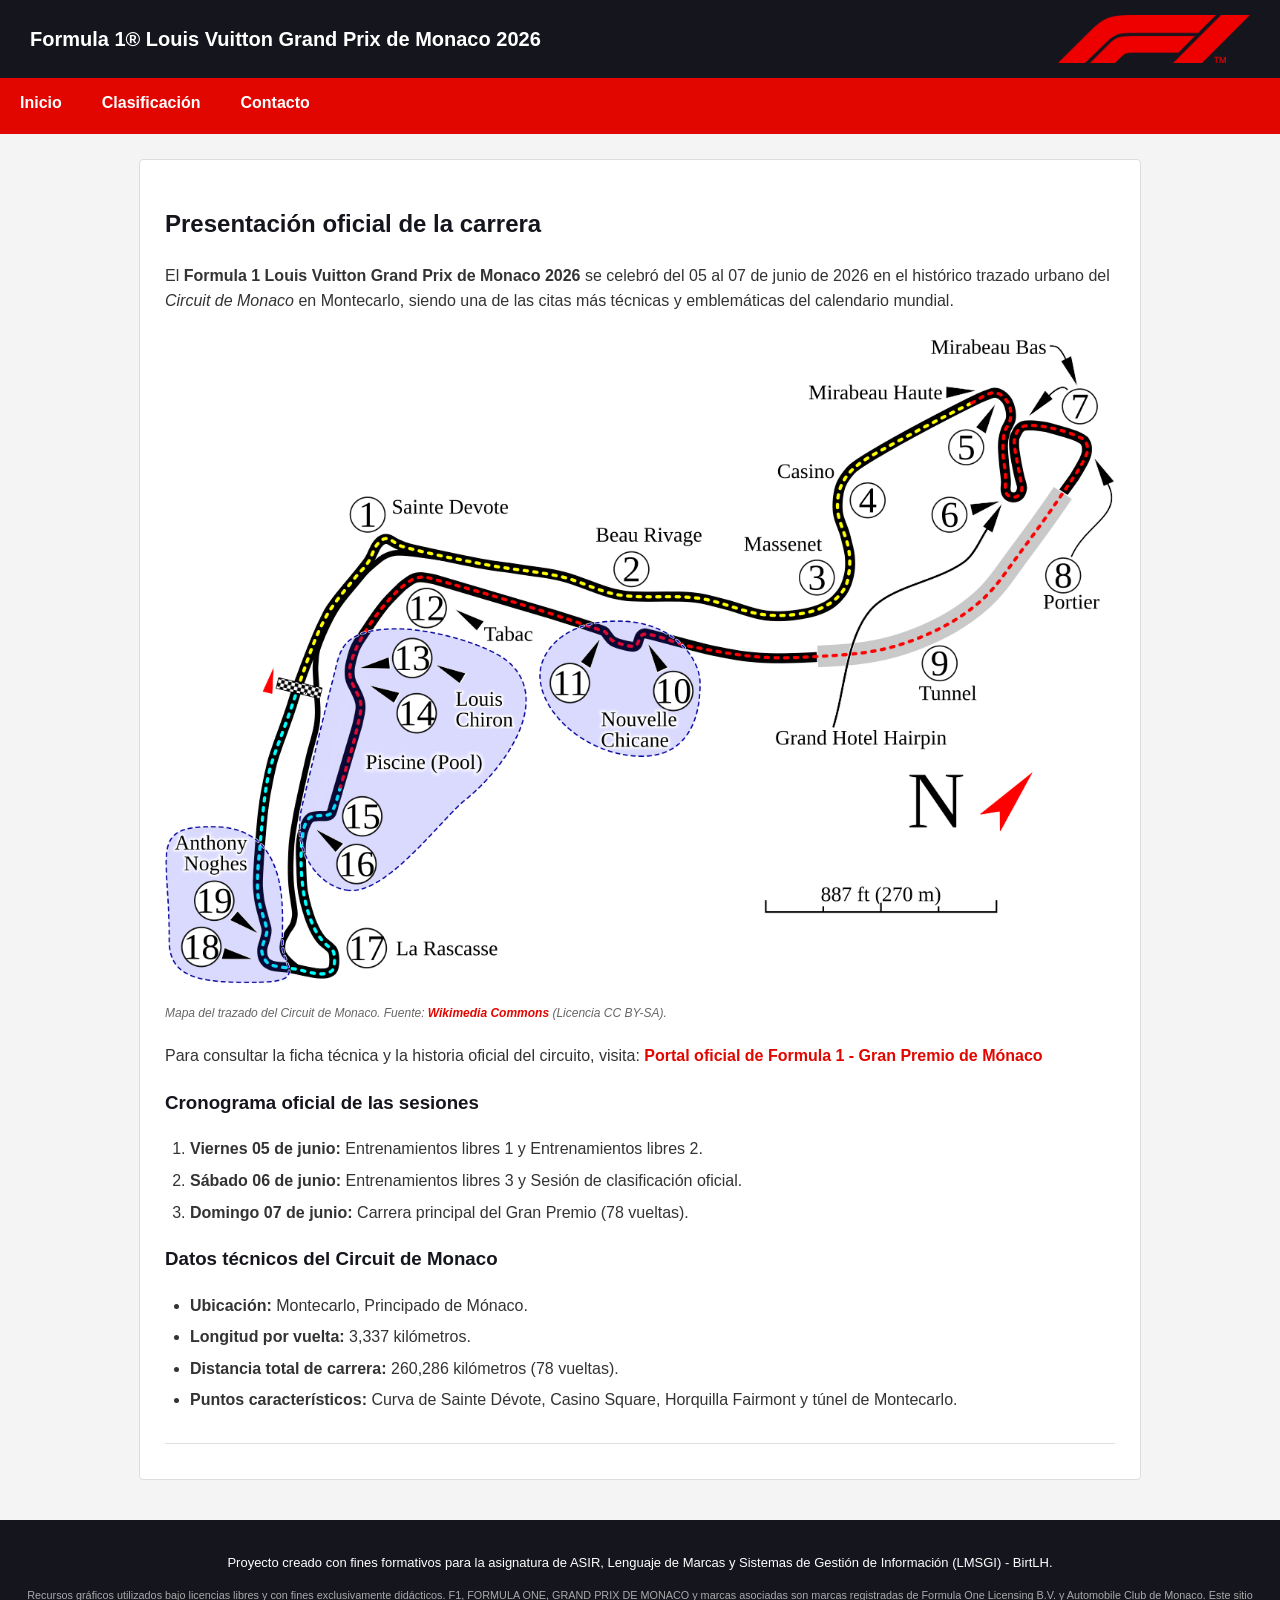
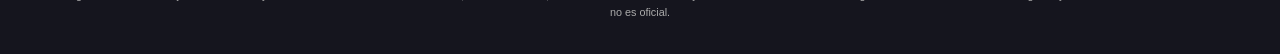
==== index.html @ 660be7d1 "Add files via upload" ====
<!DOCTYPE html>
<html lang="es">
<head>
    <!-- Metadatos, título y hoja de estilos de la presentación del GP de Mónaco -->
    <meta charset="UTF-8">
    <meta name="viewport" content="width=device-width, initial-scale=1.0">
    <title>GP de Mónaco 2026 - Inicio</title>
    <link rel="stylesheet" href="estilos/estilos.css">
</head>
<body>
    <!-- Cabecera principal con identificación del evento y logotipo enlazado -->
    <header>
        <h1>Formula 1® Louis Vuitton Grand Prix de Monaco 2026</h1>
        <a href="index.html">
            <img src="imagenes/f1logo.png" height="50" alt="Logotipo oficial de Formula 1">
        </a>
    </header>
 
    <!-- Menú de navegación principal -->
    <nav>
        <ul>
            <li><a href="index.html" target="_self" title="Inicio: Gran Premio de Mónaco">Inicio</a></li>
            <li><a href="clasificacion.html" target="_self" title="Resultados oficiales de la carrera">Clasificación</a></li>
            <li><a href="contacto.html" target="_self" title="Formulario de atención y soporte">Contacto</a></li>
        </ul>
    </nav>
 
    <!-- Contenido principal: ficha técnica, horarios y mapa -->
    <main>
        <h2>Presentación oficial de la carrera</h2>
        <p>El <strong>Formula 1 Louis Vuitton Grand Prix de Monaco 2026</strong> se celebró del 05 al 07 de junio de 2026 en el histórico trazado urbano del <em>Circuit de Monaco</em> en Montecarlo, siendo una de las citas más técnicas y emblemáticas del calendario mundial.</p>
 
        <!-- Imagen -->
        <figure>
          <img src="imagenes/circuito.png" alt="Mapa del Circuito de Mónaco" height="230">
          <figcaption>Mapa del trazado del Circuit de Monaco. Fuente: <a href="https://es.wikipedia.org/wiki/Gran_Premio_de_M%C3%B3naco#/media/Archivo:Monte_Carlo_Formula_1_track_map.svg" target="_blank" rel="noopener noreferrer">Wikimedia Commons</a> (Licencia CC BY-SA).</figcaption>
        </figure>
 
        <!-- Enlace externo -->
        <p>Para consultar la ficha técnica y la historia oficial del circuito, visita: 
            <a href="https://www.formula1.com/en/racing/2026/monaco" target="_blank" rel="noopener noreferrer" title="Página oficial del circuito GP de Mónaco">Portal oficial de Formula 1 - Gran Premio de Mónaco</a>
        </p>
 
        <!-- Lista ordenada -->
        <h3>Cronograma oficial de las sesiones</h3>
        <ol>
            <li><strong>Viernes 05 de junio:</strong> Entrenamientos libres 1 y Entrenamientos libres 2.</li>
            <li><strong>Sábado 06 de junio:</strong> Entrenamientos libres 3 y Sesión de clasificación oficial.</li>
            <li><strong>Domingo 07 de junio:</strong> Carrera principal del Gran Premio (78 vueltas).</li>
        </ol>
 
        <!-- Lista desordenada -->
        <h3>Datos técnicos del Circuit de Monaco</h3>
        <ul>
            <li><strong>Ubicación:</strong> Montecarlo, Principado de Mónaco.</li>
            <li><strong>Longitud por vuelta:</strong> 3,337 kilómetros.</li>
            <li><strong>Distancia total de carrera:</strong> 260,286 kilómetros (78 vueltas).</li>
            <li><strong>Puntos característicos:</strong> Curva de Sainte Dévote, Casino Square, Horquilla Fairmont y túnel de Montecarlo.</li>
        </ul>
        <hr>
    </main>
 
    <!-- Pie de página con créditos académicos, licencia y descargo legal -->
    <footer>
        <p>Proyecto creado con fines formativos para la asignatura de ASIR, Lenguaje de Marcas y Sistemas de Gestión de Información (LMSGI) - BirtLH.</p>
        <p><small>Recursos gráficos utilizados bajo licencias libres y con fines exclusivamente didácticos. F1, FORMULA ONE, GRAND PRIX DE MONACO y marcas asociadas son marcas registradas de Formula One Licensing B.V. y Automobile Club de Monaco. Este sitio no es oficial.</small></p>
    </footer>
</body>
</html>
---- estilos/estilos.css ----
/* Configuración general */
body {
    font-family: Arial, sans-serif;
    margin: 0;
    padding: 0;
    background-color: #f4f4f4;
    color: #333333;
    line-height: 1.6;
}

/* Cabecera */
header {
    background-color: #15151e;
    color: #ffffff;
    padding: 15px 30px;
    display: flex;
    justify-content: space-between;
    align-items: center;
}

header h1 {
    margin: 0;
    font-size: 20px;
}

header img {
    height: 48px;
    display: block;
}

/* Menú de navegación */
nav {
    background-color: #e10600;
}

nav ul {
    list-style: none;
    margin: 0;
    padding: 0;
    display: flex;
}

nav li a {
    display: block;
    color: #ffffff;
    text-decoration: none;
    padding: 12px 20px;
    font-weight: bold;
}

nav li a:hover {
    background-color: #b30500;
}

/* Contenido principal */
main {
    max-width: 950px;
    margin: 25px auto;
    padding: 25px;
    background-color: #ffffff;
    border: 1px solid #dddddd;
    border-radius: 4px;
}

h2, h3 {
    color: #15151e;
}

main a {
    color: #e10600;
    text-decoration: none;
    font-weight: bold;
}

main a:hover {
    text-decoration: underline;
}

/* Figuras e imágenes con pie de foto */
figure {
    margin: 20px 0;
    padding: 0;
}

figure img {
    max-width: 100%;
    height: auto;
    display: block;
    border-radius: 4px;
}

figcaption {
    font-size: 12px;
    color: #666666;
    margin-top: 6px;
    font-style: italic;
}

/* Listas */
ol, ul {
    padding-left: 25px;
}

li {
    margin-bottom: 6px;
}

/* Tabla de clasificación */
.tabla-clasificacion {
    width: 100%;
    border-collapse: collapse;
    margin: 20px 0;
    font-size: 14px;
}

.tabla-clasificacion caption {
    font-weight: bold;
    margin-bottom: 8px;
    text-align: left;
    color: #15151e;
}

.tabla-clasificacion th,
.tabla-clasificacion td {
    border: 1px solid #cccccc;
    padding: 8px 12px;
    text-align: left;
}

.tabla-clasificacion thead tr {
    background-color: #15151e;
    color: #ffffff;
}

.tabla-clasificacion tbody tr:nth-child(even) {
    background-color: #f9f9f9;
}

/* Formulario alineado */
.formulario-contacto fieldset {
    max-width: 520px;
    padding: 20px;
    border: 1px solid #cccccc;
    border-radius: 5px;
}

.formulario-contacto legend {
    font-weight: bold;
    padding: 0 6px;
}

.formulario-contacto .campo {
    display: flex;
    flex-direction: column;
    margin-bottom: 14px;
}

.formulario-contacto label {
    font-weight: bold;
    margin-bottom: 5px;
    font-size: 14px;
}

.formulario-contacto input,
.formulario-contacto select,
.formulario-contacto textarea {
    padding: 8px;
    border: 1px solid #cccccc;
    border-radius: 4px;
    font-family: inherit;
    font-size: 14px;
    width: 100%;
    box-sizing: border-box;
}

.formulario-contacto .botones {
    display: flex;
    gap: 10px;
    margin-top: 10px;
}

.formulario-contacto button {
    background-color: #e10600;
    color: #ffffff;
    border: none;
    padding: 9px 16px;
    border-radius: 4px;
    font-size: 14px;
    cursor: pointer;
}

.formulario-contacto button:hover {
    background-color: #b30500;
}

/* Separador horizontal */
hr {
    border: 0;
    border-top: 1px solid #e0e0e0;
    margin: 30px 0 10px 0;
}

/* Pie de página */
footer {
    background-color: #15151e;
    color: #ffffff;
    text-align: center;
    padding: 20px;
    margin-top: 40px;
    font-size: 13px;
}

footer small {
    color: #aaaaaa;
    display: block;
    margin-top: 8px;
}
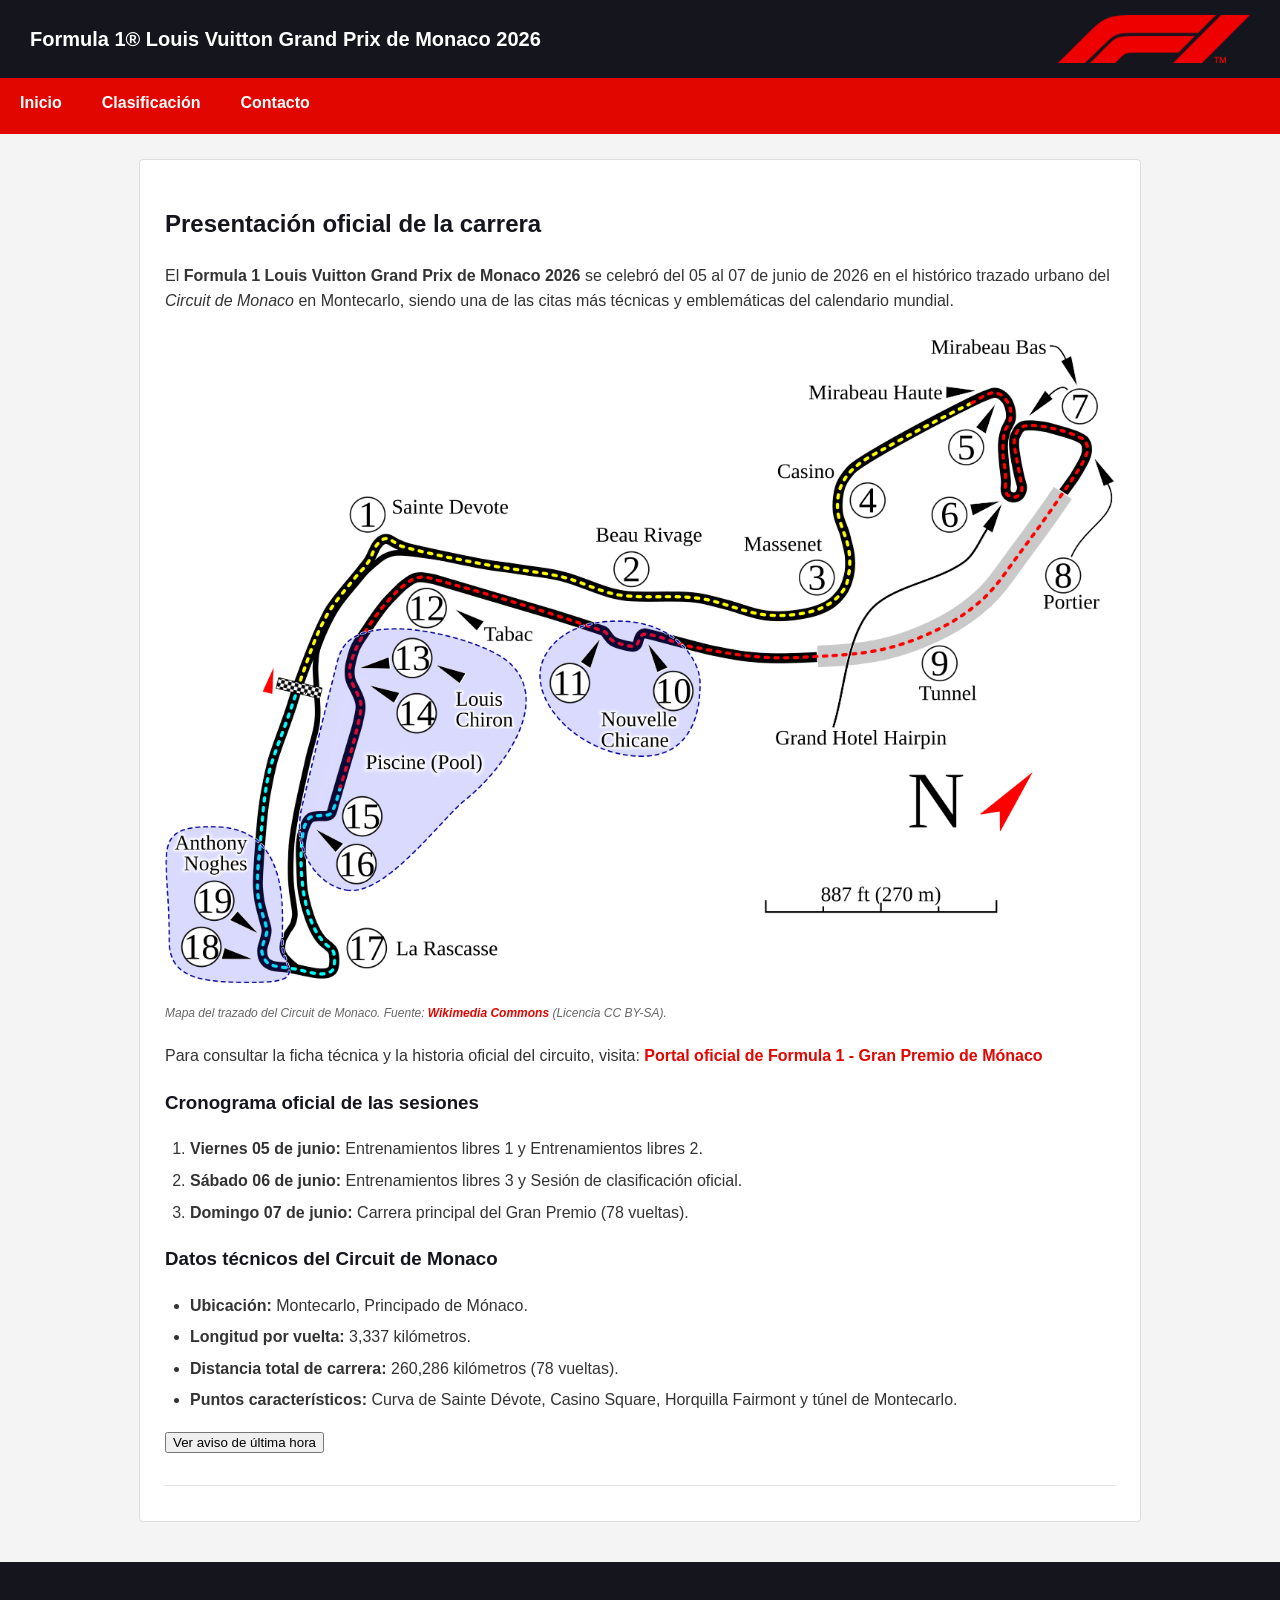
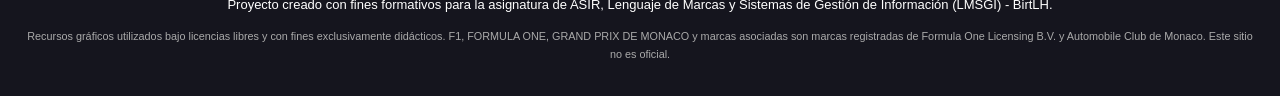
==== commit 94c2d265: "Add files via upload" ====
--- a/index.html
+++ b/index.html
@@ -57,6 +57,7 @@
             <li><strong>Distancia total de carrera:</strong> 260,286 kilómetros (78 vueltas).</li>
             <li><strong>Puntos característicos:</strong> Curva de Sainte Dévote, Casino Square, Horquilla Fairmont y túnel de Montecarlo.</li>
         </ul>
+        <button type="button" onclick="avisarNoticia()">Ver aviso de última hora</button>
         <hr>
     </main>
  
@@ -65,5 +66,6 @@
         <p>Proyecto creado con fines formativos para la asignatura de ASIR, Lenguaje de Marcas y Sistemas de Gestión de Información (LMSGI) - BirtLH.</p>
         <p><small>Recursos gráficos utilizados bajo licencias libres y con fines exclusivamente didácticos. F1, FORMULA ONE, GRAND PRIX DE MONACO y marcas asociadas son marcas registradas de Formula One Licensing B.V. y Automobile Club de Monaco. Este sitio no es oficial.</small></p>
     </footer>
+    <script src="funciones/funciones.js"></script>
 </body>
 </html>
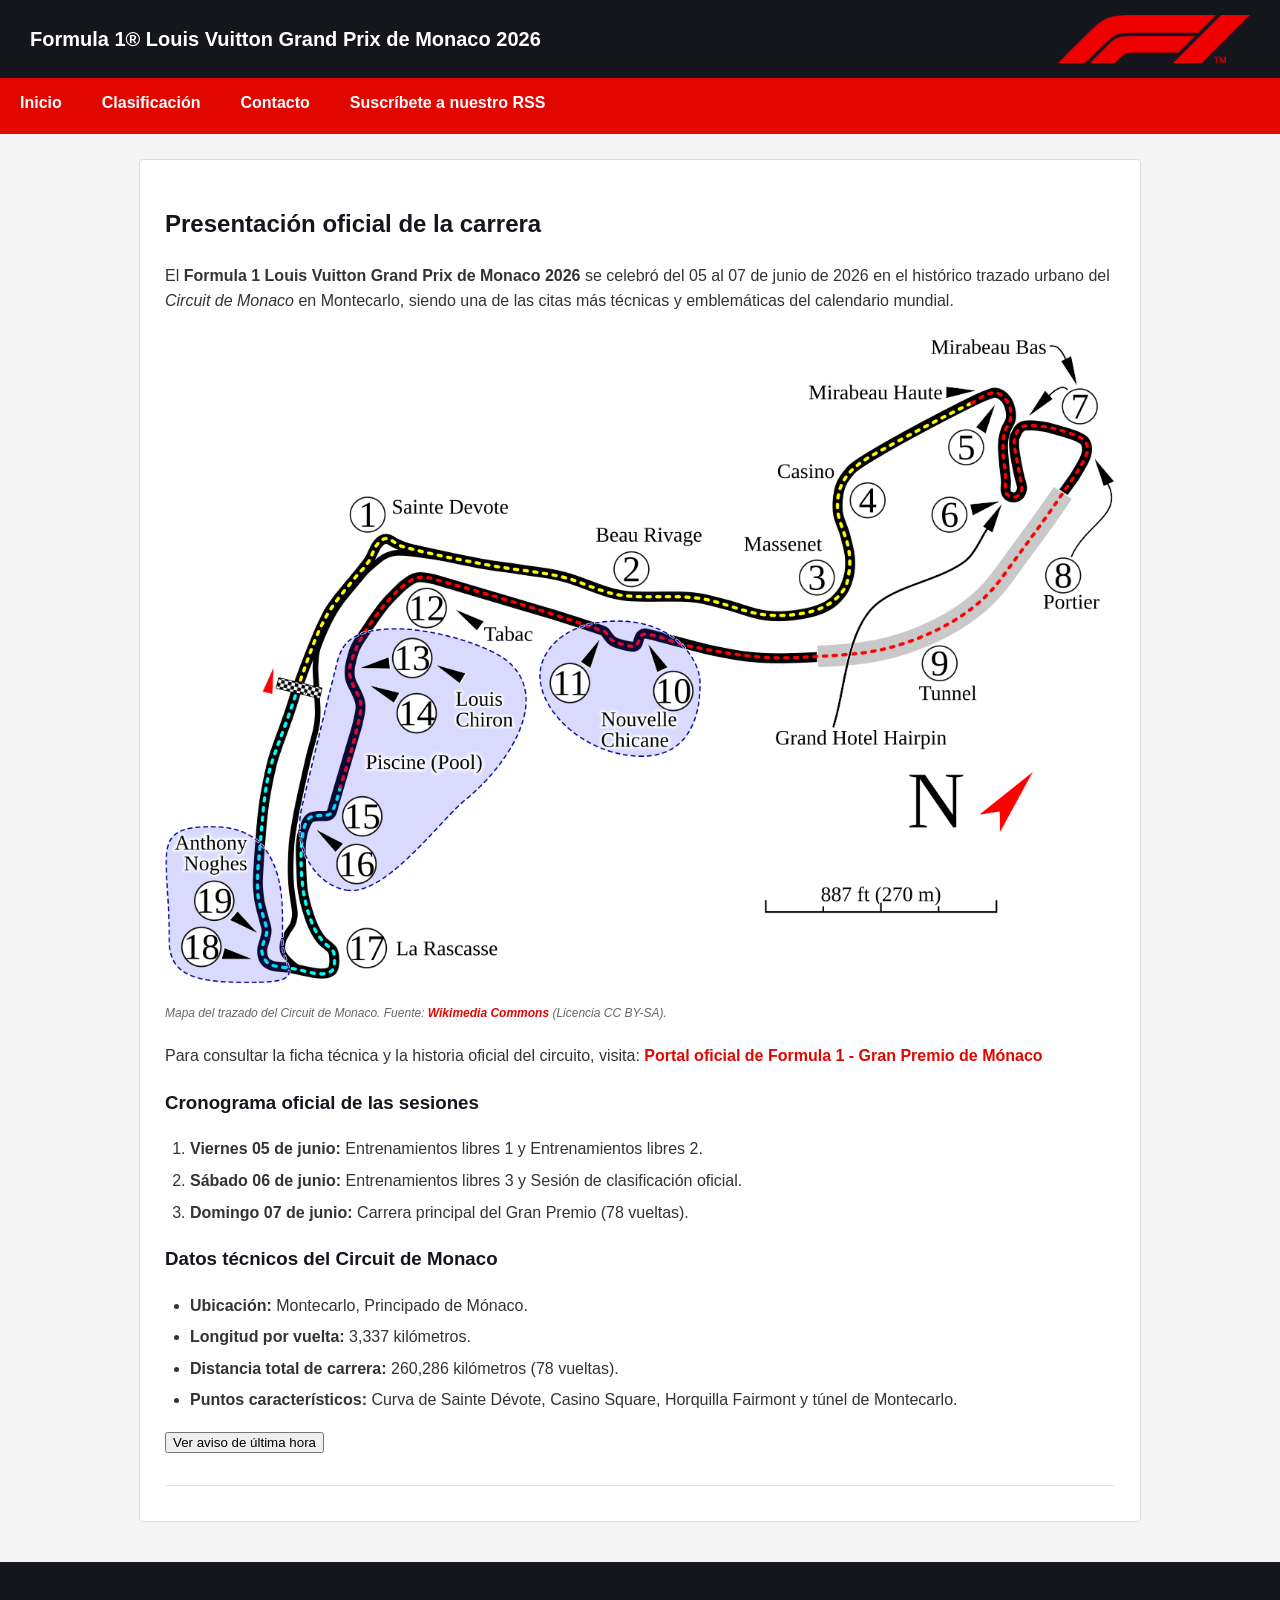
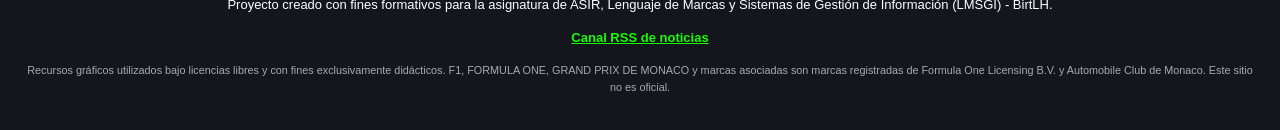
==== commit f3c8d0c6: "Add files via upload" ====
--- a/index.html
+++ b/index.html
@@ -6,6 +6,8 @@
     <meta name="viewport" content="width=device-width, initial-scale=1.0">
     <title>GP de Mónaco 2026 - Inicio</title>
     <link rel="stylesheet" href="estilos/estilos.css">
+    <!-- RSS -->
+    <link rel="alternate" type="application/rss+xml" title="Feed RSS GP Mónaco F1" href="feed.xml">
 </head>
 <body>
     <!-- Cabecera principal con identificación del evento y logotipo enlazado -->
@@ -22,6 +24,7 @@
             <li><a href="index.html" target="_self" title="Inicio: Gran Premio de Mónaco">Inicio</a></li>
             <li><a href="clasificacion.html" target="_self" title="Resultados oficiales de la carrera">Clasificación</a></li>
             <li><a href="contacto.html" target="_self" title="Formulario de atención y soporte">Contacto</a></li>
+            <li><a href="feed.xml" target="_blank" title="Suscribirse al canal RSS">Suscríbete a nuestro RSS</a></li>
         </ul>
     </nav>
  
@@ -64,6 +67,7 @@
     <!-- Pie de página con créditos académicos, licencia y descargo legal -->
     <footer>
         <p>Proyecto creado con fines formativos para la asignatura de ASIR, Lenguaje de Marcas y Sistemas de Gestión de Información (LMSGI) - BirtLH.</p>
+        <p><a href="feed.xml" target="_blank" style="color: #16ff01; font-weight: bold;">Canal RSS de noticias</a></p>
         <p><small>Recursos gráficos utilizados bajo licencias libres y con fines exclusivamente didácticos. F1, FORMULA ONE, GRAND PRIX DE MONACO y marcas asociadas son marcas registradas de Formula One Licensing B.V. y Automobile Club de Monaco. Este sitio no es oficial.</small></p>
     </footer>
     <script src="funciones/funciones.js"></script>
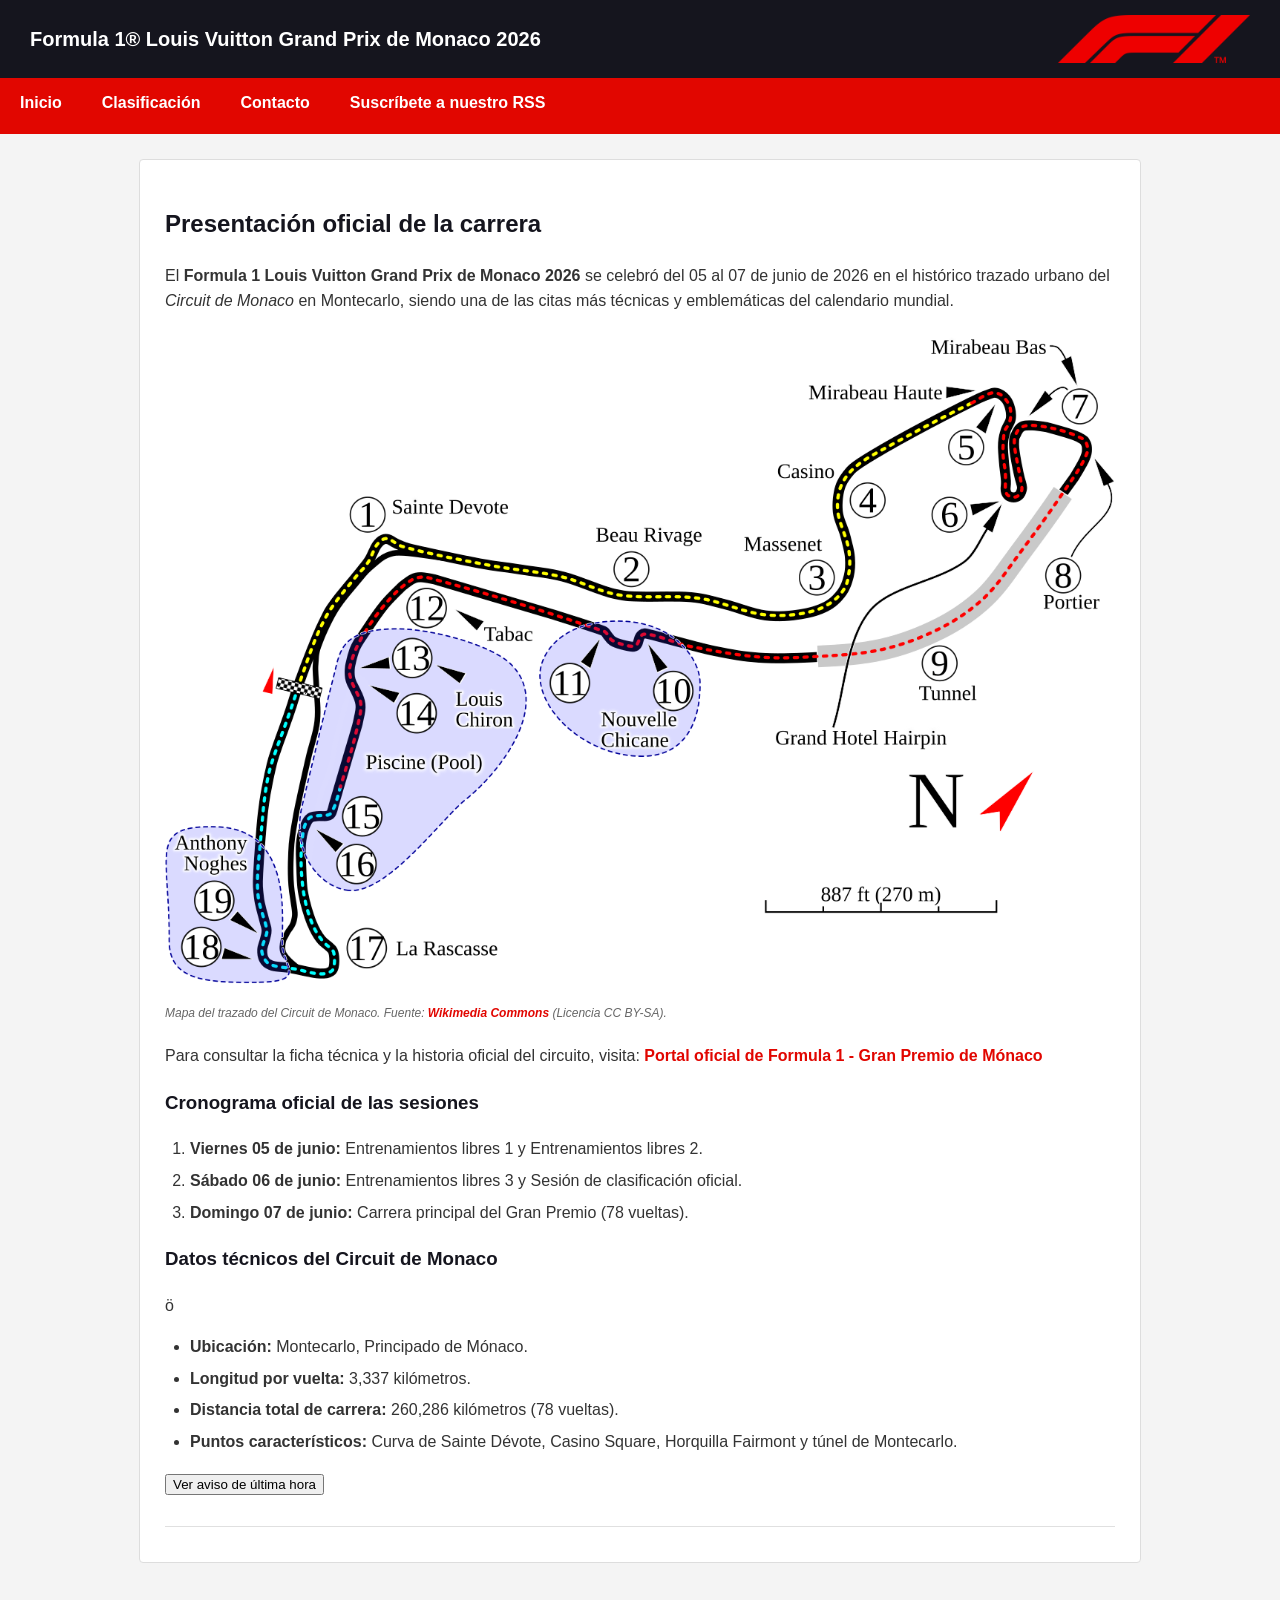
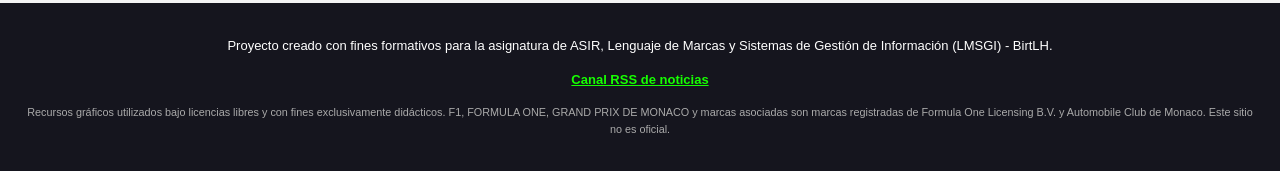
==== commit a7740bb2: "Add files via upload" ====
--- a/index.html
+++ b/index.html
@@ -53,7 +53,7 @@
         </ol>
  
         <!-- Lista desordenada -->
-        <h3>Datos técnicos del Circuit de Monaco</h3>
+        <h3>Datos técnicos del Circuit de Monaco</h3>ö
         <ul>
             <li><strong>Ubicación:</strong> Montecarlo, Principado de Mónaco.</li>
             <li><strong>Longitud por vuelta:</strong> 3,337 kilómetros.</li>
